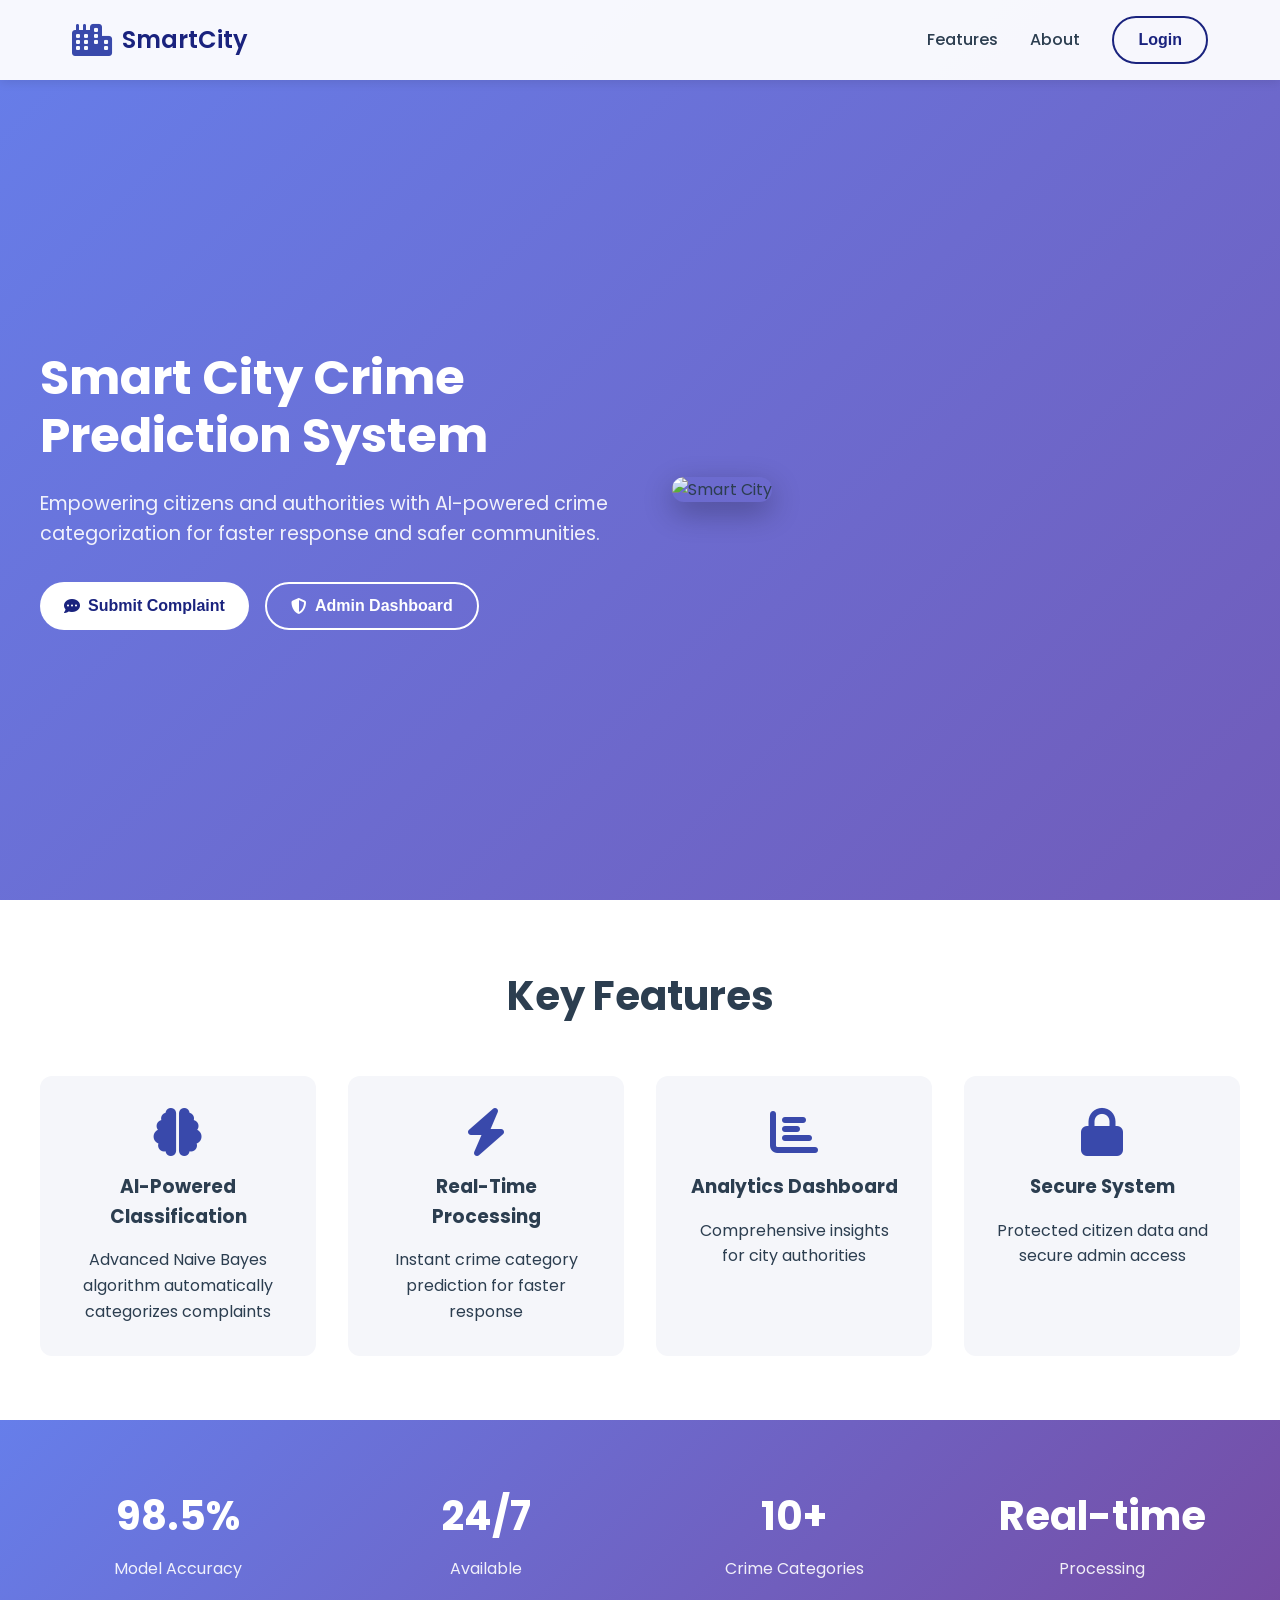
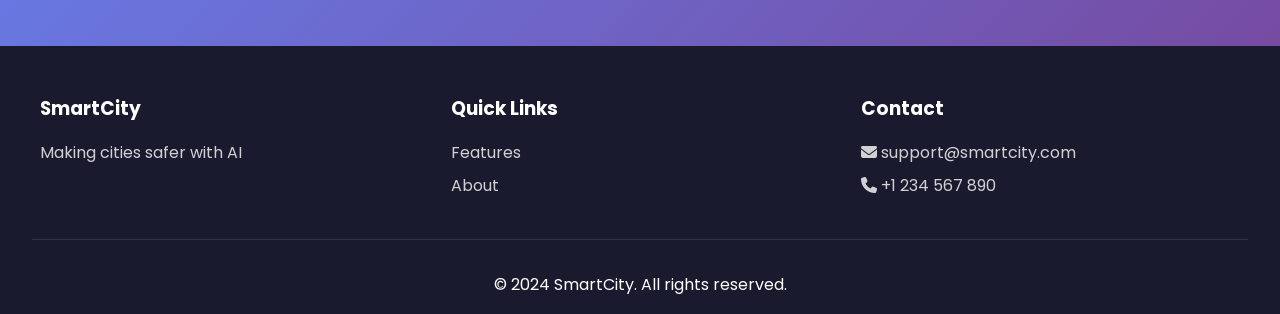
==== static/index.html @ bfa235d0 "Initial commit: Smart City Crime Prediction System" ====
<!DOCTYPE html>
<html lang="en">
<head>
    <meta charset="UTF-8">
    <meta name="viewport" content="width=device-width, initial-scale=1.0">
    <title>Smart City - Crime Prediction System</title>
    <link href="https://fonts.googleapis.com/css2?family=Poppins:wght@300;400;500;600;700&display=swap" rel="stylesheet">
    <link rel="stylesheet" href="https://cdnjs.cloudflare.com/ajax/libs/font-awesome/6.5.1/css/all.min.css">
    <link rel="stylesheet" href="/static/css/style.css">
</head>
<body>
    <div class="landing-page">
        <!-- Navigation -->
        <nav class="navbar">
            <div class="nav-container">
                <div class="logo">
                    <i class="fas fa-city"></i>
                    <span>SmartCity</span>
                </div>
                <div class="nav-links">
                    <a href="#features">Features</a>
                    <a href="#about">About</a>
                    <button class="btn btn-outline" onclick="showLogin()">Login</button>
                </div>
            </div>
        </nav>

        <!-- Hero Section -->
        <section class="hero">
            <div class="hero-content">
                <div class="hero-text">
                    <h1>Smart City Crime Prediction System</h1>
                    <p>Empowering citizens and authorities with AI-powered crime categorization for faster response and safer communities.</p>
                    <div class="hero-buttons">
                        <button class="btn btn-primary" onclick="window.location.href='/citizen'">
                            <i class="fas fa-comment-dots"></i> Submit Complaint
                        </button>
                        <button class="btn btn-secondary" onclick="window.location.href='/admin'">
                            <i class="fas fa-shield-alt"></i> Admin Dashboard
                        </button>
                    </div>
                </div>
                <div class="hero-image">
                    <img src="https://img.freepik.com/free-vector/smart-city-concept_23-2148524103.jpg" alt="Smart City">
                </div>
            </div>
        </section>

        <!-- Features Section -->
        <section id="features" class="features">
            <h2>Key Features</h2>
            <div class="features-grid">
                <div class="feature-card">
                    <i class="fas fa-brain"></i>
                    <h3>AI-Powered Classification</h3>
                    <p>Advanced Naive Bayes algorithm automatically categorizes complaints</p>
                </div>
                <div class="feature-card">
                    <i class="fas fa-bolt"></i>
                    <h3>Real-Time Processing</h3>
                    <p>Instant crime category prediction for faster response</p>
                </div>
                <div class="feature-card">
                    <i class="fas fa-chart-bar"></i>
                    <h3>Analytics Dashboard</h3>
                    <p>Comprehensive insights for city authorities</p>
                </div>
                <div class="feature-card">
                    <i class="fas fa-lock"></i>
                    <h3>Secure System</h3>
                    <p>Protected citizen data and secure admin access</p>
                </div>
            </div>
        </section>

        <!-- Statistics Section -->
        <section class="stats">
            <div class="stats-grid">
                <div class="stat-item">
                    <h3>98.5%</h3>
                    <p>Model Accuracy</p>
                </div>
                <div class="stat-item">
                    <h3>24/7</h3>
                    <p>Available</p>
                </div>
                <div class="stat-item">
                    <h3>10+</h3>
                    <p>Crime Categories</p>
                </div>
                <div class="stat-item">
                    <h3>Real-time</h3>
                    <p>Processing</p>
                </div>
            </div>
        </section>

        <!-- Footer -->
        <footer class="footer">
            <div class="footer-content">
                <div class="footer-section">
                    <h3>SmartCity</h3>
                    <p>Making cities safer with AI</p>
                </div>
                <div class="footer-section">
                    <h3>Quick Links</h3>
                    <a href="#features">Features</a>
                    <a href="#about">About</a>
                </div>
                <div class="footer-section">
                    <h3>Contact</h3>
                    <p><i class="fas fa-envelope"></i> support@smartcity.com</p>
                    <p><i class="fas fa-phone"></i> +1 234 567 890</p>
                </div>
            </div>
            <div class="footer-bottom">
                <p>&copy; 2024 SmartCity. All rights reserved.</p>
            </div>
        </footer>
    </div>

    <script>
        function showLogin() {
            window.location.href = '/admin';
        }
    </script>
</body>
</html>
---- static/css/style.css ----
/* Global Styles */
:root {
    --primary-color: #1a237e;
    --secondary-color: #283593;
    --accent-color: #3949ab;
    --success-color: #4caf50;
    --warning-color: #ff9800;
    --danger-color: #f44336;
    --light-bg: #f5f6fa;
    --dark-text: #2c3e50;
    --light-text: #ffffff;
    --border-radius: 12px;
    --box-shadow: 0 4px 20px rgba(0, 0, 0, 0.1);
    --transition: all 0.3s ease;
}

* {
    margin: 0;
    padding: 0;
    box-sizing: border-box;
}

body {
    font-family: 'Poppins', sans-serif;
    background: var(--light-bg);
    color: var(--dark-text);
    line-height: 1.6;
}

/* Landing Page Styles */
.landing-page {
    min-height: 100vh;
    background: linear-gradient(135deg, #667eea 0%, #764ba2 100%);
}

.navbar {
    background: rgba(255, 255, 255, 0.95);
    box-shadow: 0 2px 10px rgba(0, 0, 0, 0.1);
    position: sticky;
    top: 0;
    z-index: 1000;
}

.nav-container {
    max-width: 1200px;
    margin: 0 auto;
    padding: 1rem 2rem;
    display: flex;
    justify-content: space-between;
    align-items: center;
}

.logo {
    display: flex;
    align-items: center;
    gap: 10px;
    font-size: 1.5rem;
    font-weight: 600;
    color: var(--primary-color);
}

.logo i {
    font-size: 2rem;
    color: var(--accent-color);
}

.nav-links {
    display: flex;
    gap: 2rem;
    align-items: center;
}

.nav-links a {
    text-decoration: none;
    color: var(--dark-text);
    font-weight: 500;
    transition: var(--transition);
}

.nav-links a:hover {
    color: var(--accent-color);
}

/* Hero Section */
.hero {
    padding: 4rem 2rem;
    min-height: calc(100vh - 80px);
    display: flex;
    align-items: center;
}

.hero-content {
    max-width: 1200px;
    margin: 0 auto;
    display: grid;
    grid-template-columns: 1fr 1fr;
    gap: 4rem;
    align-items: center;
}

.hero-text h1 {
    font-size: 3rem;
    color: white;
    margin-bottom: 1.5rem;
    line-height: 1.2;
}

.hero-text p {
    font-size: 1.2rem;
    color: rgba(255, 255, 255, 0.9);
    margin-bottom: 2rem;
}

.hero-buttons {
    display: flex;
    gap: 1rem;
}

.hero-image img {
    width: 100%;
    border-radius: var(--border-radius);
    box-shadow: 0 10px 30px rgba(0, 0, 0, 0.3);
}

/* Buttons */
.btn {
    padding: 0.8rem 1.5rem;
    border: none;
    border-radius: 50px;
    font-weight: 600;
    cursor: pointer;
    transition: var(--transition);
    font-size: 1rem;
    display: inline-flex;
    align-items: center;
    gap: 0.5rem;
}

.btn-primary {
    background: white;
    color: var(--primary-color);
}

.btn-primary:hover {
    transform: translateY(-2px);
    box-shadow: 0 5px 15px rgba(0, 0, 0, 0.3);
}

.btn-secondary {
    background: transparent;
    color: white;
    border: 2px solid white;
}

.btn-secondary:hover {
    background: rgba(255, 255, 255, 0.1);
}

.btn-outline {
    background: transparent;
    color: var(--primary-color);
    border: 2px solid var(--primary-color);
}

.btn-outline:hover {
    background: var(--primary-color);
    color: white;
}

/* Features Section */
.features {
    background: white;
    padding: 4rem 2rem;
}

.features h2 {
    text-align: center;
    font-size: 2.5rem;
    color: var(--dark-text);
    margin-bottom: 3rem;
}

.features-grid {
    max-width: 1200px;
    margin: 0 auto;
    display: grid;
    grid-template-columns: repeat(auto-fit, minmax(250px, 1fr));
    gap: 2rem;
}

.feature-card {
    background: var(--light-bg);
    padding: 2rem;
    border-radius: var(--border-radius);
    text-align: center;
    transition: var(--transition);
}

.feature-card:hover {
    transform: translateY(-5px);
    box-shadow: var(--box-shadow);
}

.feature-card i {
    font-size: 3rem;
    color: var(--accent-color);
    margin-bottom: 1rem;
}

.feature-card h3 {
    margin-bottom: 1rem;
    color: var(--dark-text);
}

/* Stats Section */
.stats {
    background: linear-gradient(135deg, #667eea 0%, #764ba2 100%);
    padding: 4rem 2rem;
}

.stats-grid {
    max-width: 1200px;
    margin: 0 auto;
    display: grid;
    grid-template-columns: repeat(auto-fit, minmax(200px, 1fr));
    gap: 2rem;
    text-align: center;
}

.stat-item h3 {
    font-size: 2.5rem;
    color: white;
    margin-bottom: 0.5rem;
}

.stat-item p {
    color: rgba(255, 255, 255, 0.9);
}

/* Footer */
.footer {
    background: #1a1a2e;
    color: white;
    padding: 3rem 2rem 1rem;
}

.footer-content {
    max-width: 1200px;
    margin: 0 auto;
    display: grid;
    grid-template-columns: repeat(auto-fit, minmax(250px, 1fr));
    gap: 2rem;
    margin-bottom: 2rem;
}

.footer-section h3 {
    margin-bottom: 1rem;
    color: #fff;
}

.footer-section a {
    display: block;
    color: rgba(255, 255, 255, 0.8);
    text-decoration: none;
    margin-bottom: 0.5rem;
}

.footer-section p {
    color: rgba(255, 255, 255, 0.8);
    margin-bottom: 0.5rem;
}

.footer-bottom {
    text-align: center;
    padding-top: 2rem;
    border-top: 1px solid rgba(255, 255, 255, 0.1);
}

/* Responsive Design */
@media (max-width: 768px) {
    .hero-content {
        grid-template-columns: 1fr;
        text-align: center;
    }
    
    .hero-text h1 {
        font-size: 2rem;
    }
    
    .hero-buttons {
        justify-content: center;
    }
    
    .nav-links {
        gap: 1rem;
    }
    
    .features-grid {
        grid-template-columns: 1fr;
    }
}
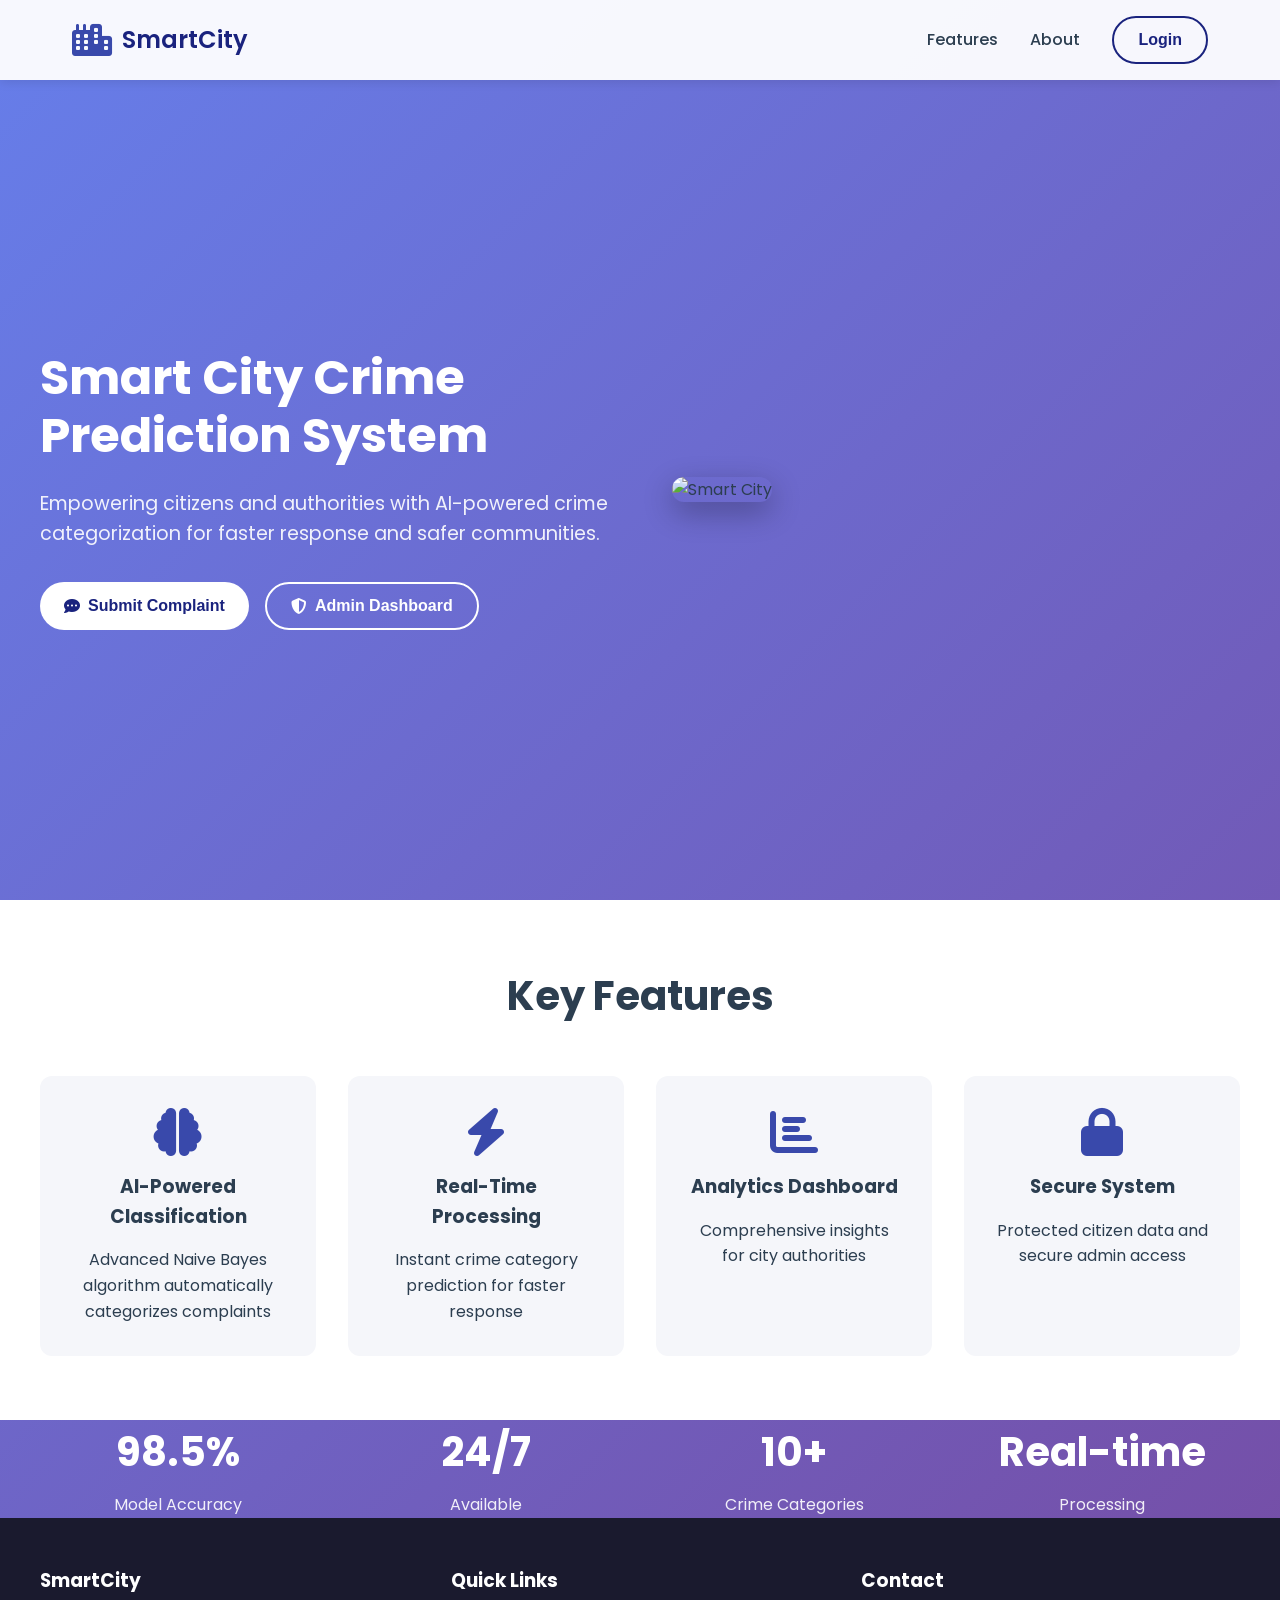
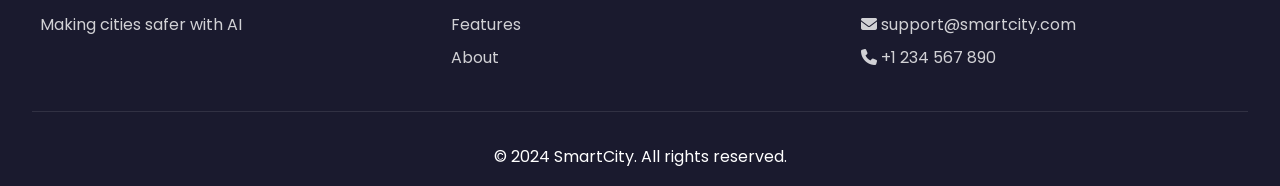
==== commit 6246f353: "Updated project files" ====
--- a/static/index.html
+++ b/static/index.html
@@ -10,7 +10,6 @@
 </head>
 <body>
     <div class="landing-page">
-        <!-- Navigation -->
         <nav class="navbar">
             <div class="nav-container">
                 <div class="logo">
@@ -25,7 +24,6 @@
             </div>
         </nav>
 
-        <!-- Hero Section -->
         <section class="hero">
             <div class="hero-content">
                 <div class="hero-text">
@@ -46,7 +44,6 @@
             </div>
         </section>
 
-        <!-- Features Section -->
         <section id="features" class="features">
             <h2>Key Features</h2>
             <div class="features-grid">
@@ -73,8 +70,6 @@
             </div>
         </section>
 
-        <!-- Statistics Section -->
-        <section class="stats">
             <div class="stats-grid">
                 <div class="stat-item">
                     <h3>98.5%</h3>
@@ -95,7 +90,6 @@
             </div>
         </section>
 
-        <!-- Footer -->
         <footer class="footer">
             <div class="footer-content">
                 <div class="footer-section">
--- a/static/css/style.css
+++ b/static/css/style.css
@@ -1,4 +1,3 @@
-/* Global Styles */
 :root {
     --primary-color: #1a237e;
     --secondary-color: #283593;
@@ -27,7 +26,6 @@
     line-height: 1.6;
 }
 
-/* Landing Page Styles */
 .landing-page {
     min-height: 100vh;
     background: linear-gradient(135deg, #667eea 0%, #764ba2 100%);
@@ -81,7 +79,6 @@
     color: var(--accent-color);
 }
 
-/* Hero Section */
 .hero {
     padding: 4rem 2rem;
     min-height: calc(100vh - 80px);
@@ -122,7 +119,6 @@
     box-shadow: 0 10px 30px rgba(0, 0, 0, 0.3);
 }
 
-/* Buttons */
 .btn {
     padding: 0.8rem 1.5rem;
     border: none;
@@ -167,7 +163,6 @@
     color: white;
 }
 
-/* Features Section */
 .features {
     background: white;
     padding: 4rem 2rem;
@@ -212,7 +207,6 @@
     color: var(--dark-text);
 }
 
-/* Stats Section */
 .stats {
     background: linear-gradient(135deg, #667eea 0%, #764ba2 100%);
     padding: 4rem 2rem;
@@ -237,7 +231,6 @@
     color: rgba(255, 255, 255, 0.9);
 }
 
-/* Footer */
 .footer {
     background: #1a1a2e;
     color: white;
@@ -276,7 +269,6 @@
     border-top: 1px solid rgba(255, 255, 255, 0.1);
 }
 
-/* Responsive Design */
 @media (max-width: 768px) {
     .hero-content {
         grid-template-columns: 1fr;
@@ -298,4 +290,16 @@
     .features-grid {
         grid-template-columns: 1fr;
     }
+}
+
+@media (max-width: 768px) {
+    select {
+        -webkit-appearance: none;
+        -moz-appearance: none;
+        appearance: none;
+        background-image: url("data:image/svg+xml,%3Csvg xmlns='http://www.w3.org/2000/svg' width='12' height='12' viewBox='0 0 12 12'%3E%3Cpath fill='%23333' d='M6 8L1 3h10z'/%3E%3C/svg%3E");
+        background-repeat: no-repeat;
+        background-position: right 12px center;
+        padding-right: 35px;
+    }
 }
